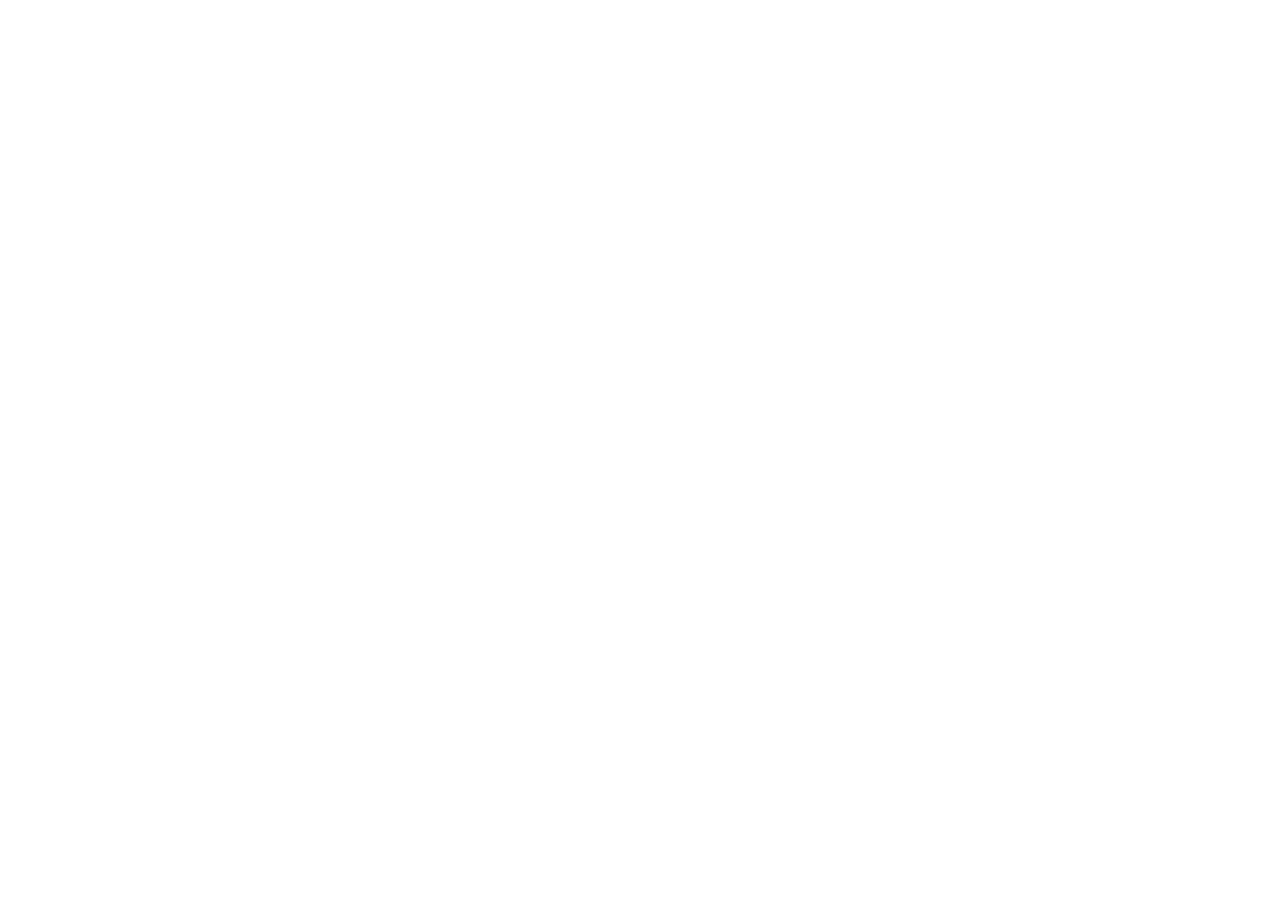
==== privacy-policy/index.html @ 61c233bc "Deploy Linkflow to GitHub Pages" ====
<!doctype html>
<html lang="en">
  <head>
    <meta charset="UTF-8" />
    <meta name="viewport" content="width=device-width, initial-scale=1.0, viewport-fit=cover, maximum-scale=1.0, user-scalable=no" />
    <title>Linkflow — Your professional space</title>
    <meta name="description" content="Linkflow brings your profile, skills, public work, and opportunities into one clear professional presence." />
    <meta name="apple-mobile-web-app-capable" content="yes" />
    <meta name="apple-mobile-web-app-status-bar-style" content="black-translucent" />
    <meta name="apple-mobile-web-app-title" content="Linkflow" />
    <meta name="format-detection" content="telephone=no" />
    <meta name="author" content="Linkflow" />
    <meta name="theme-color" content="#1473E6" />
    <meta property="og:title" content="Linkflow — Your professional space" />
    <meta property="og:description" content="Build a profile, share your work, show your skills, and find the next opportunity." />
    <meta property="og:type" content="website" />
    <meta property="og:image" content="/linkflow-icon.png?v=5" />
    <meta name="twitter:card" content="summary" />
    <meta name="twitter:title" content="Linkflow — Your professional space" />
    <meta name="twitter:description" content="Build a profile, share your work, show your skills, and find the next opportunity." />
    <meta name="twitter:image" content="/linkflow-icon.png?v=5" />
    <link rel="icon" href="/linkflow/favicon.png?v=5" type="image/png" />
    <link rel="shortcut icon" href="/linkflow/favicon.png?v=5" type="image/png" />
    <link rel="apple-touch-icon" href="/linkflow/apple-touch-icon.png?v=5" />
    <script type="module" crossorigin src="/linkflow/assets/index-UUyh_iRb.js"></script>
    <link rel="stylesheet" crossorigin href="/linkflow/assets/index-kfuH6l_D.css">
  </head>
  <body class="safe-x" style="margin:0;background:#ffffff;">
    <script>
      (function () {
        if (window.location.protocol === "capacitor:") {
          document.documentElement.classList.add("native-shell");
          document.body.classList.add("native-shell");
          document.documentElement.style.backgroundColor = "#ffffff";
          document.body.style.backgroundColor = "#ffffff";
        }
      })();
    </script>
    <div id="root"></div>
  </body>
</html>
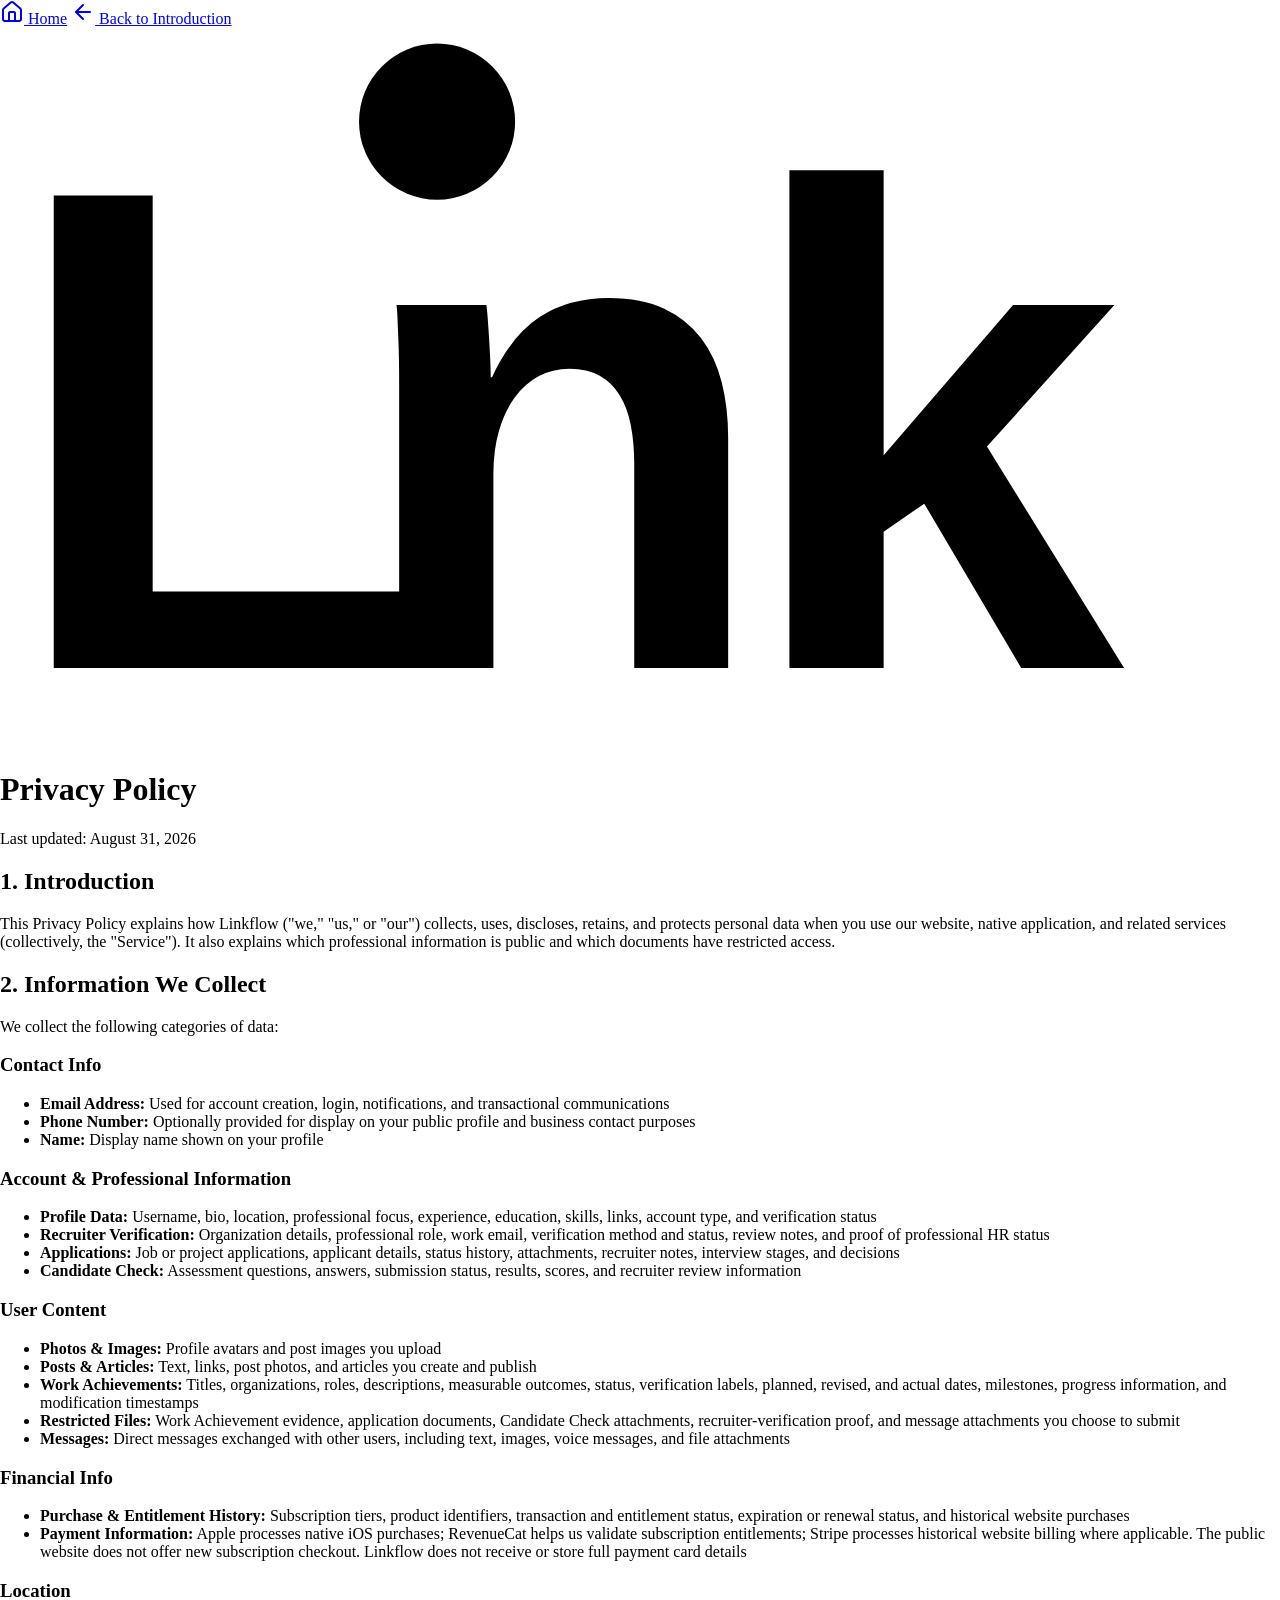
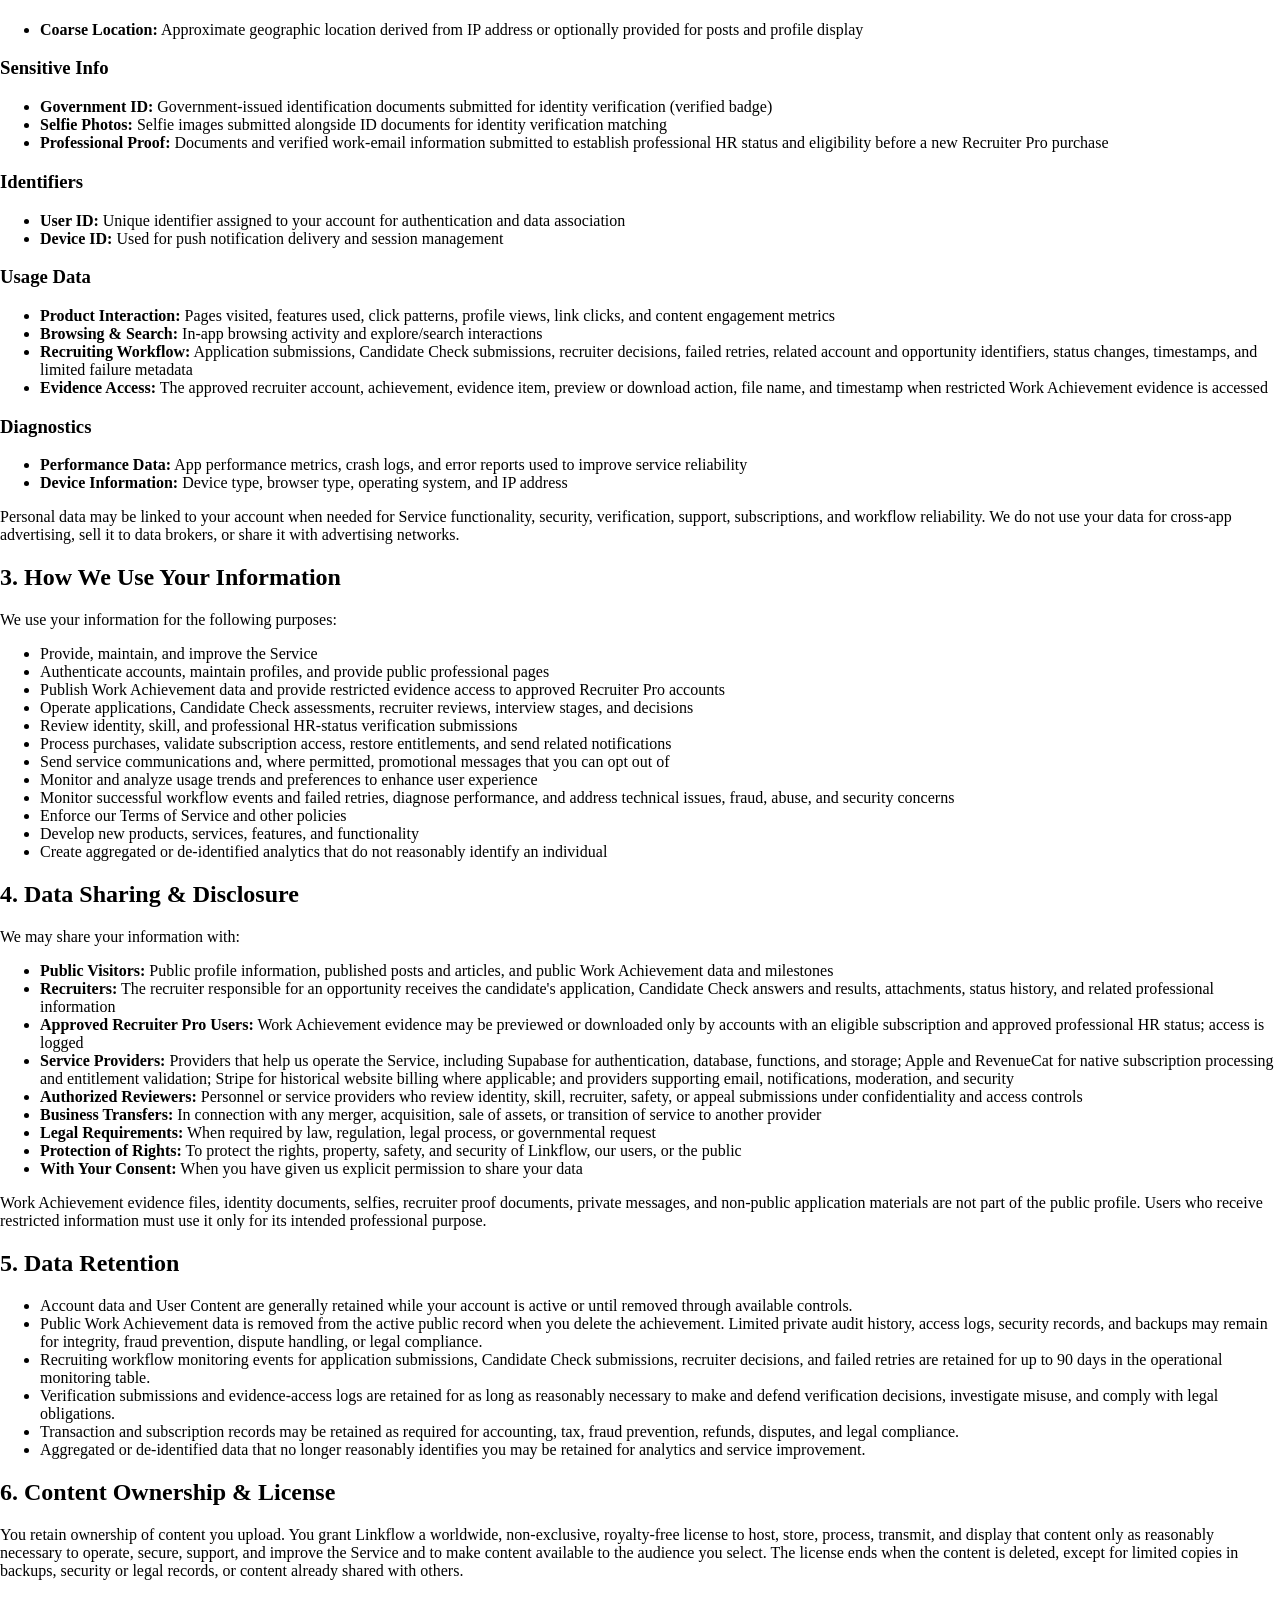
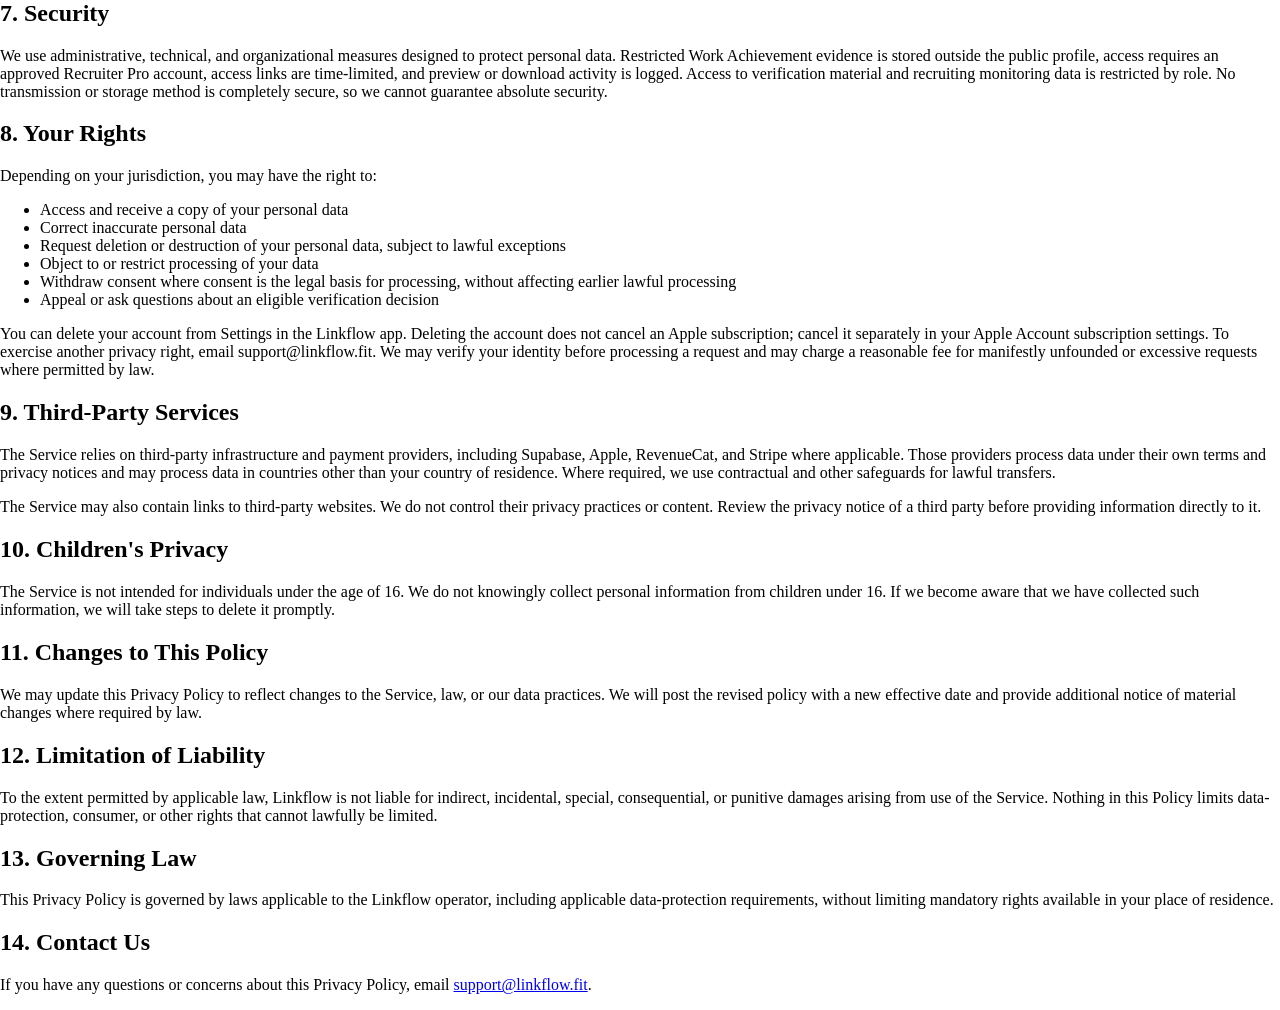
==== commit da9a5fd7: "Update subscription and privacy policies on public Pages" ====
--- a/privacy-policy/index.html
+++ b/privacy-policy/index.html
@@ -3,7 +3,7 @@
   <head>
     <meta charset="UTF-8" />
     <meta name="viewport" content="width=device-width, initial-scale=1.0, viewport-fit=cover, maximum-scale=1.0, user-scalable=no" />
-    <title>Linkflow — Your professional space</title>
+    <title>Privacy Policy — Linkflow</title>
     <meta name="description" content="Linkflow brings your profile, skills, public work, and opportunities into one clear professional presence." />
     <meta name="apple-mobile-web-app-capable" content="yes" />
     <meta name="apple-mobile-web-app-status-bar-style" content="black-translucent" />
@@ -22,8 +22,7 @@
     <link rel="icon" href="/linkflow/favicon.png?v=5" type="image/png" />
     <link rel="shortcut icon" href="/linkflow/favicon.png?v=5" type="image/png" />
     <link rel="apple-touch-icon" href="/linkflow/apple-touch-icon.png?v=5" />
-    <script type="module" crossorigin src="/linkflow/assets/index-UUyh_iRb.js"></script>
-    <link rel="stylesheet" crossorigin href="/linkflow/assets/index-kfuH6l_D.css">
+    <link rel="stylesheet" crossorigin href="/linkflow/assets/index-RehhkqE_.css">
   </head>
   <body class="safe-x" style="margin:0;background:#ffffff;">
     <script>
@@ -36,6 +35,228 @@
         }
       })();
     </script>
-    <div id="root"></div>
+    <div id="root"><div class="relative min-h-screen bg-background px-4">
+<div class="pointer-events-none fixed left-1/2 top-0 -translate-x-1/2 h-[600px] w-[600px] rounded-full opacity-20 blur-[120px]">
+</div>
+<div class="relative z-10 mx-auto max-w-3xl pt-6">
+<div class="flex items-center justify-between mb-8">
+<a class="flex items-center gap-1.5 rounded-lg border border-border px-3 py-1.5 text-xs text-muted-foreground hover:text-foreground transition-colors" href="/linkflow/">
+<svg xmlns="http://www.w3.org/2000/svg" width="24" height="24" viewBox="0 0 24 24" fill="none" stroke="currentColor" stroke-width="2" stroke-linecap="round" stroke-linejoin="round" class="lucide lucide-house h-3.5 w-3.5">
+<path d="M15 21v-8a1 1 0 0 0-1-1h-4a1 1 0 0 0-1 1v8">
+</path>
+<path d="M3 10a2 2 0 0 1 .709-1.528l7-5.999a2 2 0 0 1 2.582 0l7 5.999A2 2 0 0 1 21 10v9a2 2 0 0 1-2 2H5a2 2 0 0 1-2-2z">
+</path>
+</svg> Home</a>
+<a class="flex items-center gap-1.5 text-xs text-muted-foreground hover:text-foreground transition-colors" href="/linkflow/">
+<svg xmlns="http://www.w3.org/2000/svg" width="24" height="24" viewBox="0 0 24 24" fill="none" stroke="currentColor" stroke-width="2" stroke-linecap="round" stroke-linejoin="round" class="lucide lucide-arrow-left h-3.5 w-3.5">
+<path d="m12 19-7-7 7-7">
+</path>
+<path d="M19 12H5">
+</path>
+</svg> Back to Introduction</a>
+</div>
+<div class="pb-20">
+<div class="mb-10 text-center">
+<a class="inline-flex mb-4" href="/linkflow/">
+<span class="inline-flex shrink-0 select-none items-center h-10 w-10">
+<img src="[data-uri]" alt="Linkflow" class="block h-full w-auto object-contain" draggable="false">
+</span>
+</a>
+<h1 class="font-display text-3xl sm:text-4xl font-bold text-foreground">Privacy Policy</h1>
+<p class="mt-2 text-sm text-muted-foreground">Last updated: August 31, 2026</p>
+</div>
+<div class="space-y-8 rounded-2xl border border-border bg-card/60 backdrop-blur-sm p-6 sm:p-10 text-sm leading-relaxed text-muted-foreground">
+<section>
+<h2 class="text-lg font-semibold text-foreground mb-3">1. Introduction</h2>
+<p>This Privacy Policy explains how Linkflow (&quot;we,&quot; &quot;us,&quot; or &quot;our&quot;) collects, uses, discloses, retains, and protects personal data when you use our website, native application, and related services (collectively, the &quot;Service&quot;). It also explains which professional information is public and which documents have restricted access.</p>
+</section>
+<section>
+<h2 class="text-lg font-semibold text-foreground mb-3">2. Information We Collect</h2>
+<p class="mb-2">We collect the following categories of data:</p>
+<h3 class="text-sm font-semibold text-foreground mt-4 mb-2">Contact Info</h3>
+<ul class="list-disc pl-6 space-y-1">
+<li>
+<strong>Email Address:</strong> Used for account creation, login, notifications, and transactional communications</li>
+<li>
+<strong>Phone Number:</strong> Optionally provided for display on your public profile and business contact purposes</li>
+<li>
+<strong>Name:</strong> Display name shown on your profile</li>
+</ul>
+<h3 class="text-sm font-semibold text-foreground mt-4 mb-2">Account &amp; Professional Information</h3>
+<ul class="list-disc pl-6 space-y-1">
+<li>
+<strong>Profile Data:</strong> Username, bio, location, professional focus, experience, education, skills, links, account type, and verification status</li>
+<li>
+<strong>Recruiter Verification:</strong> Organization details, professional role, work email, verification method and status, review notes, and proof of professional HR status</li>
+<li>
+<strong>Applications:</strong> Job or project applications, applicant details, status history, attachments, recruiter notes, interview stages, and decisions</li>
+<li>
+<strong>Candidate Check:</strong> Assessment questions, answers, submission status, results, scores, and recruiter review information</li>
+</ul>
+<h3 class="text-sm font-semibold text-foreground mt-4 mb-2">User Content</h3>
+<ul class="list-disc pl-6 space-y-1">
+<li>
+<strong>Photos &amp; Images:</strong> Profile avatars and post images you upload</li>
+<li>
+<strong>Posts &amp; Articles:</strong> Text, links, post photos, and articles you create and publish</li>
+<li>
+<strong>Work Achievements:</strong> Titles, organizations, roles, descriptions, measurable outcomes, status, verification labels, planned, revised, and actual dates, milestones, progress information, and modification timestamps</li>
+<li>
+<strong>Restricted Files:</strong> Work Achievement evidence, application documents, Candidate Check attachments, recruiter-verification proof, and message attachments you choose to submit</li>
+<li>
+<strong>Messages:</strong> Direct messages exchanged with other users, including text, images, voice messages, and file attachments</li>
+</ul>
+<h3 class="text-sm font-semibold text-foreground mt-4 mb-2">Financial Info</h3>
+<ul class="list-disc pl-6 space-y-1">
+<li>
+<strong>Purchase &amp; Entitlement History:</strong> Subscription tiers, product identifiers, transaction and entitlement status, expiration or renewal status, and historical website purchases</li>
+<li>
+<strong>Payment Information:</strong> Apple processes native iOS purchases; RevenueCat helps us validate subscription entitlements; Stripe processes historical website billing where applicable. The public website does not offer new subscription checkout. Linkflow does not receive or store full payment card details</li>
+</ul>
+<h3 class="text-sm font-semibold text-foreground mt-4 mb-2">Location</h3>
+<ul class="list-disc pl-6 space-y-1">
+<li>
+<strong>Coarse Location:</strong> Approximate geographic location derived from IP address or optionally provided for posts and profile display</li>
+</ul>
+<h3 class="text-sm font-semibold text-foreground mt-4 mb-2">Sensitive Info</h3>
+<ul class="list-disc pl-6 space-y-1">
+<li>
+<strong>Government ID:</strong> Government-issued identification documents submitted for identity verification (verified badge)</li>
+<li>
+<strong>Selfie Photos:</strong> Selfie images submitted alongside ID documents for identity verification matching</li>
+<li>
+<strong>Professional Proof:</strong> Documents and verified work-email information submitted to establish professional HR status and eligibility before a new Recruiter Pro purchase</li>
+</ul>
+<h3 class="text-sm font-semibold text-foreground mt-4 mb-2">Identifiers</h3>
+<ul class="list-disc pl-6 space-y-1">
+<li>
+<strong>User ID:</strong> Unique identifier assigned to your account for authentication and data association</li>
+<li>
+<strong>Device ID:</strong> Used for push notification delivery and session management</li>
+</ul>
+<h3 class="text-sm font-semibold text-foreground mt-4 mb-2">Usage Data</h3>
+<ul class="list-disc pl-6 space-y-1">
+<li>
+<strong>Product Interaction:</strong> Pages visited, features used, click patterns, profile views, link clicks, and content engagement metrics</li>
+<li>
+<strong>Browsing &amp; Search:</strong> In-app browsing activity and explore/search interactions</li>
+<li>
+<strong>Recruiting Workflow:</strong> Application submissions, Candidate Check submissions, recruiter decisions, failed retries, related account and opportunity identifiers, status changes, timestamps, and limited failure metadata</li>
+<li>
+<strong>Evidence Access:</strong> The approved recruiter account, achievement, evidence item, preview or download action, file name, and timestamp when restricted Work Achievement evidence is accessed</li>
+</ul>
+<h3 class="text-sm font-semibold text-foreground mt-4 mb-2">Diagnostics</h3>
+<ul class="list-disc pl-6 space-y-1">
+<li>
+<strong>Performance Data:</strong> App performance metrics, crash logs, and error reports used to improve service reliability</li>
+<li>
+<strong>Device Information:</strong> Device type, browser type, operating system, and IP address</li>
+</ul>
+<p class="mt-4">Personal data may be linked to your account when needed for Service functionality, security, verification, support, subscriptions, and workflow reliability. We do not use your data for cross-app advertising, sell it to data brokers, or share it with advertising networks.</p>
+</section>
+<section>
+<h2 class="text-lg font-semibold text-foreground mb-3">3. How We Use Your Information</h2>
+<p class="mb-2">We use your information for the following purposes:</p>
+<ul class="list-disc pl-6 space-y-1">
+<li>Provide, maintain, and improve the Service</li>
+<li>Authenticate accounts, maintain profiles, and provide public professional pages</li>
+<li>Publish Work Achievement data and provide restricted evidence access to approved Recruiter Pro accounts</li>
+<li>Operate applications, Candidate Check assessments, recruiter reviews, interview stages, and decisions</li>
+<li>Review identity, skill, and professional HR-status verification submissions</li>
+<li>Process purchases, validate subscription access, restore entitlements, and send related notifications</li>
+<li>Send service communications and, where permitted, promotional messages that you can opt out of</li>
+<li>Monitor and analyze usage trends and preferences to enhance user experience</li>
+<li>Monitor successful workflow events and failed retries, diagnose performance, and address technical issues, fraud, abuse, and security concerns</li>
+<li>Enforce our Terms of Service and other policies</li>
+<li>Develop new products, services, features, and functionality</li>
+<li>Create aggregated or de-identified analytics that do not reasonably identify an individual</li>
+</ul>
+</section>
+<section>
+<h2 class="text-lg font-semibold text-foreground mb-3">4. Data Sharing &amp; Disclosure</h2>
+<p class="mb-2">We may share your information with:</p>
+<ul class="list-disc pl-6 space-y-1">
+<li>
+<strong>Public Visitors:</strong> Public profile information, published posts and articles, and public Work Achievement data and milestones</li>
+<li>
+<strong>Recruiters:</strong> The recruiter responsible for an opportunity receives the candidate&#x27;s application, Candidate Check answers and results, attachments, status history, and related professional information</li>
+<li>
+<strong>Approved Recruiter Pro Users:</strong> Work Achievement evidence may be previewed or downloaded only by accounts with an eligible subscription and approved professional HR status; access is logged</li>
+<li>
+<strong>Service Providers:</strong> Providers that help us operate the Service, including Supabase for authentication, database, functions, and storage; Apple and RevenueCat for native subscription processing and entitlement validation; Stripe for historical website billing where applicable; and providers supporting email, notifications, moderation, and security</li>
+<li>
+<strong>Authorized Reviewers:</strong> Personnel or service providers who review identity, skill, recruiter, safety, or appeal submissions under confidentiality and access controls</li>
+<li>
+<strong>Business Transfers:</strong> In connection with any merger, acquisition, sale of assets, or transition of service to another provider</li>
+<li>
+<strong>Legal Requirements:</strong> When required by law, regulation, legal process, or governmental request</li>
+<li>
+<strong>Protection of Rights:</strong> To protect the rights, property, safety, and security of Linkflow, our users, or the public</li>
+<li>
+<strong>With Your Consent:</strong> When you have given us explicit permission to share your data</li>
+</ul>
+<p class="mt-3">Work Achievement evidence files, identity documents, selfies, recruiter proof documents, private messages, and non-public application materials are not part of the public profile. Users who receive restricted information must use it only for its intended professional purpose.</p>
+</section>
+<section>
+<h2 class="text-lg font-semibold text-foreground mb-3">5. Data Retention</h2>
+<ul class="list-disc pl-6 space-y-1">
+<li>Account data and User Content are generally retained while your account is active or until removed through available controls.</li>
+<li>Public Work Achievement data is removed from the active public record when you delete the achievement. Limited private audit history, access logs, security records, and backups may remain for integrity, fraud prevention, dispute handling, or legal compliance.</li>
+<li>Recruiting workflow monitoring events for application submissions, Candidate Check submissions, recruiter decisions, and failed retries are retained for up to 90 days in the operational monitoring table.</li>
+<li>Verification submissions and evidence-access logs are retained for as long as reasonably necessary to make and defend verification decisions, investigate misuse, and comply with legal obligations.</li>
+<li>Transaction and subscription records may be retained as required for accounting, tax, fraud prevention, refunds, disputes, and legal compliance.</li>
+<li>Aggregated or de-identified data that no longer reasonably identifies you may be retained for analytics and service improvement.</li>
+</ul>
+</section>
+<section>
+<h2 class="text-lg font-semibold text-foreground mb-3">6. Content Ownership &amp; License</h2>
+<p>You retain ownership of content you upload. You grant Linkflow a worldwide, non-exclusive, royalty-free license to host, store, process, transmit, and display that content only as reasonably necessary to operate, secure, support, and improve the Service and to make content available to the audience you select. The license ends when the content is deleted, except for limited copies in backups, security or legal records, or content already shared with others.</p>
+</section>
+<section>
+<h2 class="text-lg font-semibold text-foreground mb-3">7. Security</h2>
+<p>We use administrative, technical, and organizational measures designed to protect personal data. Restricted Work Achievement evidence is stored outside the public profile, access requires an approved Recruiter Pro account, access links are time-limited, and preview or download activity is logged. Access to verification material and recruiting monitoring data is restricted by role. No transmission or storage method is completely secure, so we cannot guarantee absolute security.</p>
+</section>
+<section>
+<h2 class="text-lg font-semibold text-foreground mb-3">8. Your Rights</h2>
+<p class="mb-2">Depending on your jurisdiction, you may have the right to:</p>
+<ul class="list-disc pl-6 space-y-1">
+<li>Access and receive a copy of your personal data</li>
+<li>Correct inaccurate personal data</li>
+<li>Request deletion or destruction of your personal data, subject to lawful exceptions</li>
+<li>Object to or restrict processing of your data</li>
+<li>Withdraw consent where consent is the legal basis for processing, without affecting earlier lawful processing</li>
+<li>Appeal or ask questions about an eligible verification decision</li>
+</ul>
+<p class="mt-3">You can delete your account from Settings in the Linkflow app. Deleting the account does not cancel an Apple subscription; cancel it separately in your Apple Account subscription settings. To exercise another privacy right, email support@linkflow.fit. We may verify your identity before processing a request and may charge a reasonable fee for manifestly unfounded or excessive requests where permitted by law.</p>
+</section>
+<section>
+<h2 class="text-lg font-semibold text-foreground mb-3">9. Third-Party Services</h2>
+<p class="mb-3">The Service relies on third-party infrastructure and payment providers, including Supabase, Apple, RevenueCat, and Stripe where applicable. Those providers process data under their own terms and privacy notices and may process data in countries other than your country of residence. Where required, we use contractual and other safeguards for lawful transfers.</p>
+<p>The Service may also contain links to third-party websites. We do not control their privacy practices or content. Review the privacy notice of a third party before providing information directly to it.</p>
+</section>
+<section>
+<h2 class="text-lg font-semibold text-foreground mb-3">10. Children&#x27;s Privacy</h2>
+<p>The Service is not intended for individuals under the age of 16. We do not knowingly collect personal information from children under 16. If we become aware that we have collected such information, we will take steps to delete it promptly.</p>
+</section>
+<section>
+<h2 class="text-lg font-semibold text-foreground mb-3">11. Changes to This Policy</h2>
+<p>We may update this Privacy Policy to reflect changes to the Service, law, or our data practices. We will post the revised policy with a new effective date and provide additional notice of material changes where required by law.</p>
+</section>
+<section>
+<h2 class="text-lg font-semibold text-foreground mb-3">12. Limitation of Liability</h2>
+<p>To the extent permitted by applicable law, Linkflow is not liable for indirect, incidental, special, consequential, or punitive damages arising from use of the Service. Nothing in this Policy limits data-protection, consumer, or other rights that cannot lawfully be limited.</p>
+</section>
+<section>
+<h2 class="text-lg font-semibold text-foreground mb-3">13. Governing Law</h2>
+<p>This Privacy Policy is governed by laws applicable to the Linkflow operator, including applicable data-protection requirements, without limiting mandatory rights available in your place of residence.</p>
+</section>
+<section>
+<h2 class="text-lg font-semibold text-foreground mb-3">14. Contact Us</h2>
+<p>If you have any questions or concerns about this Privacy Policy, email <a class="font-medium text-foreground underline" href="mailto:support@linkflow.fit">support@linkflow.fit</a>.</p>
+</section>
+</div>
+</div>
+</div>
+</div></div>
   </body>
 </html>
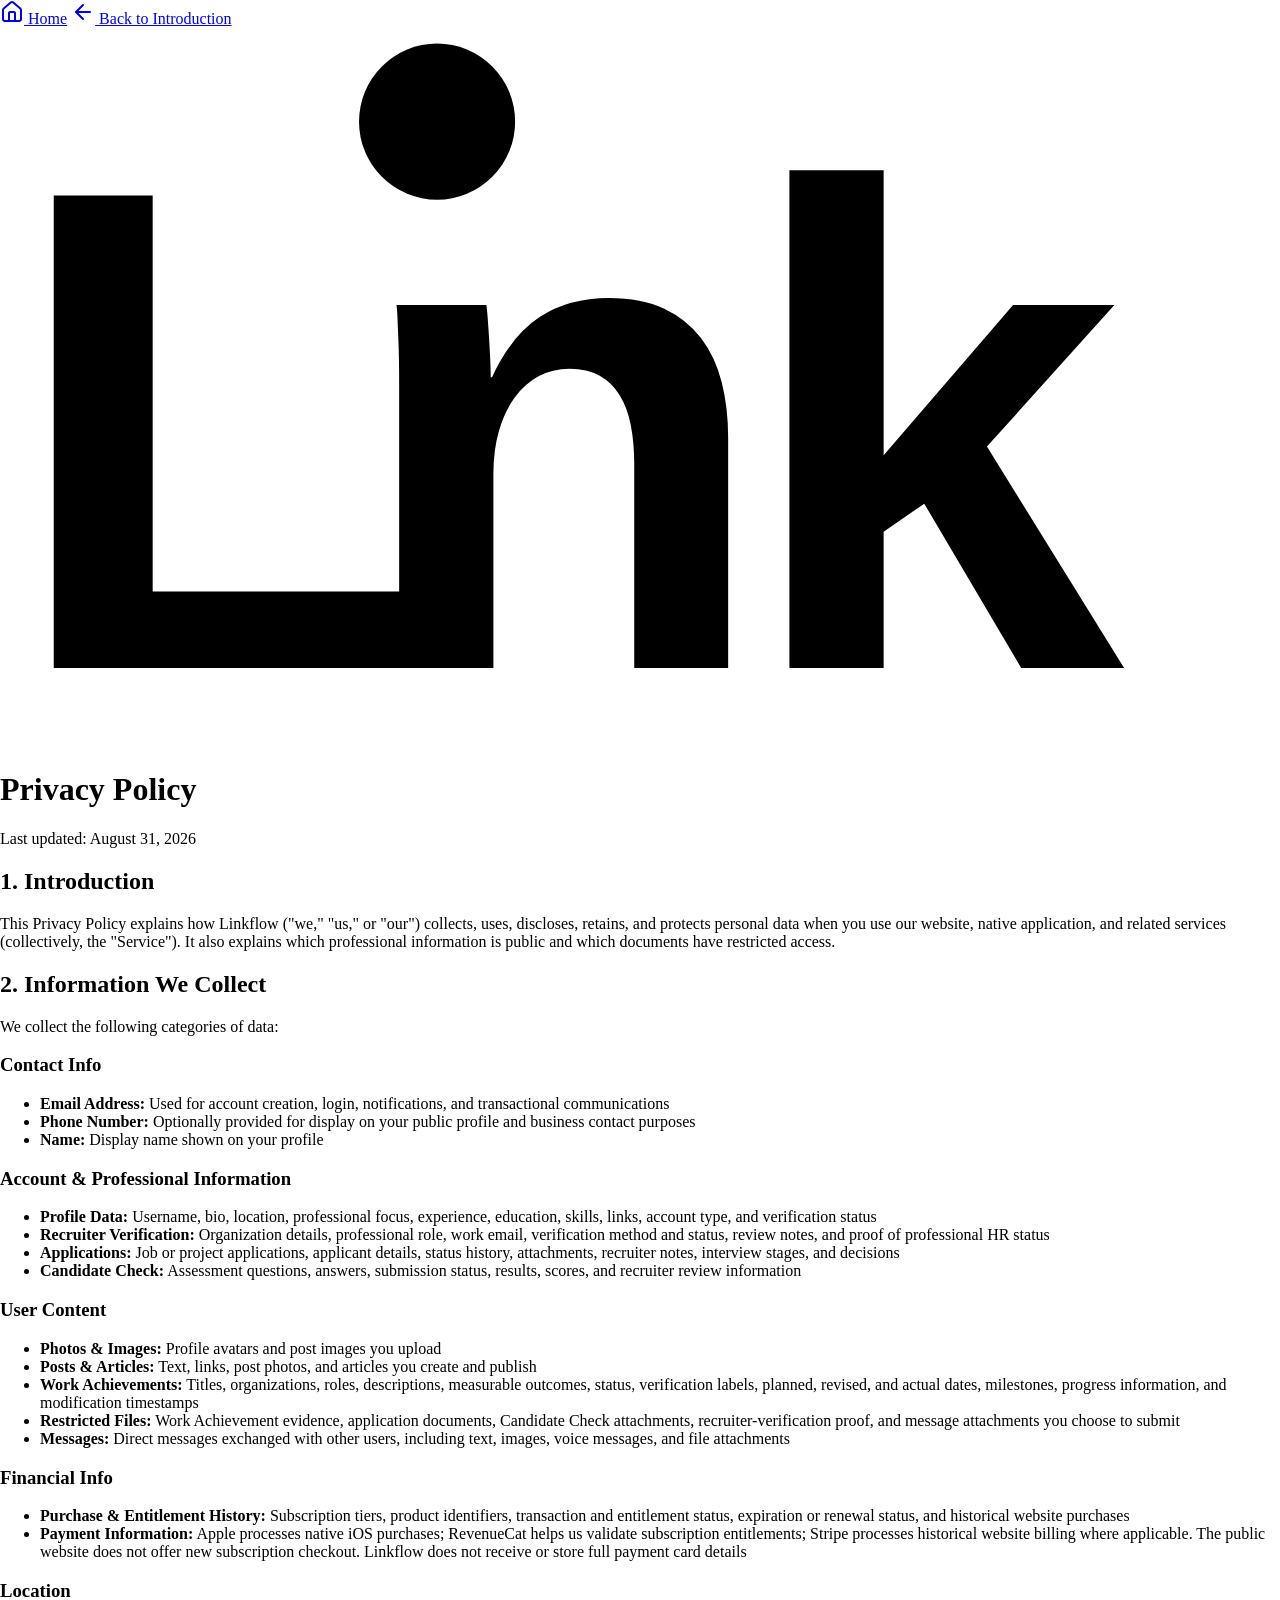
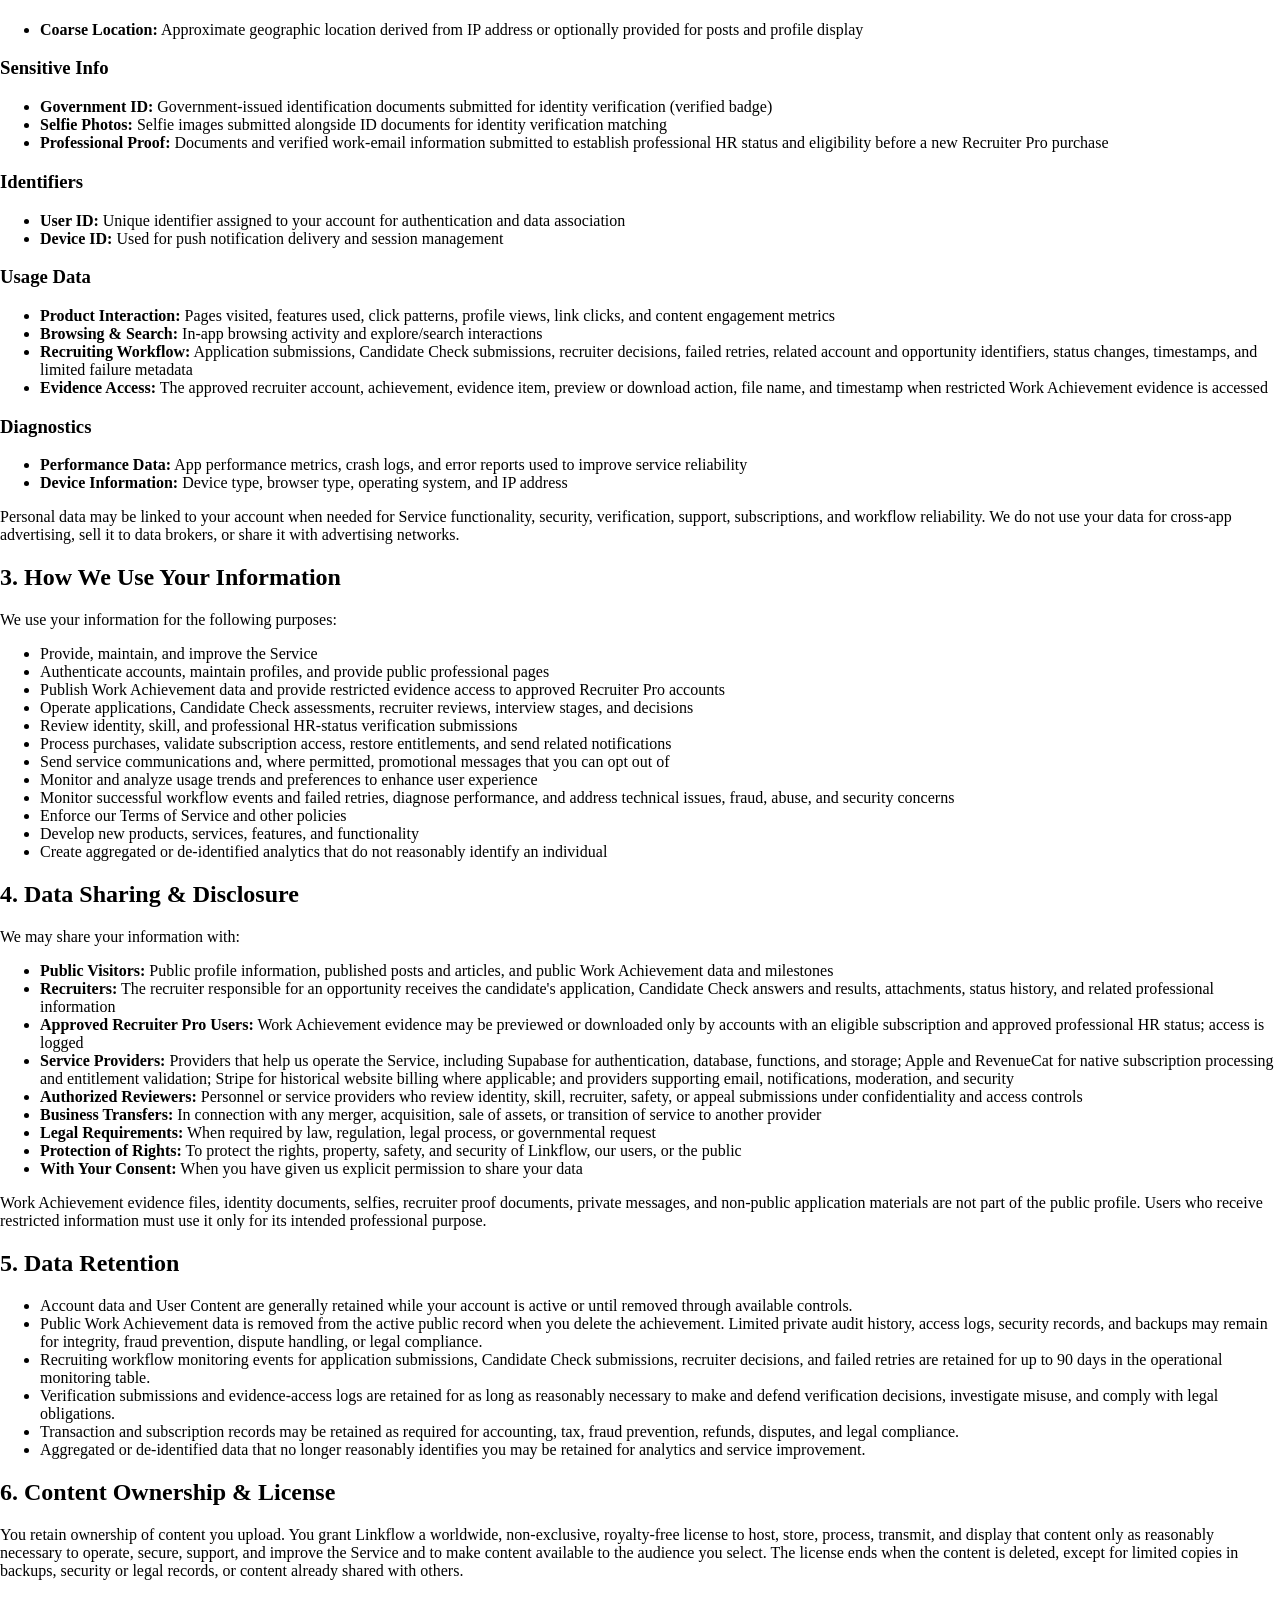
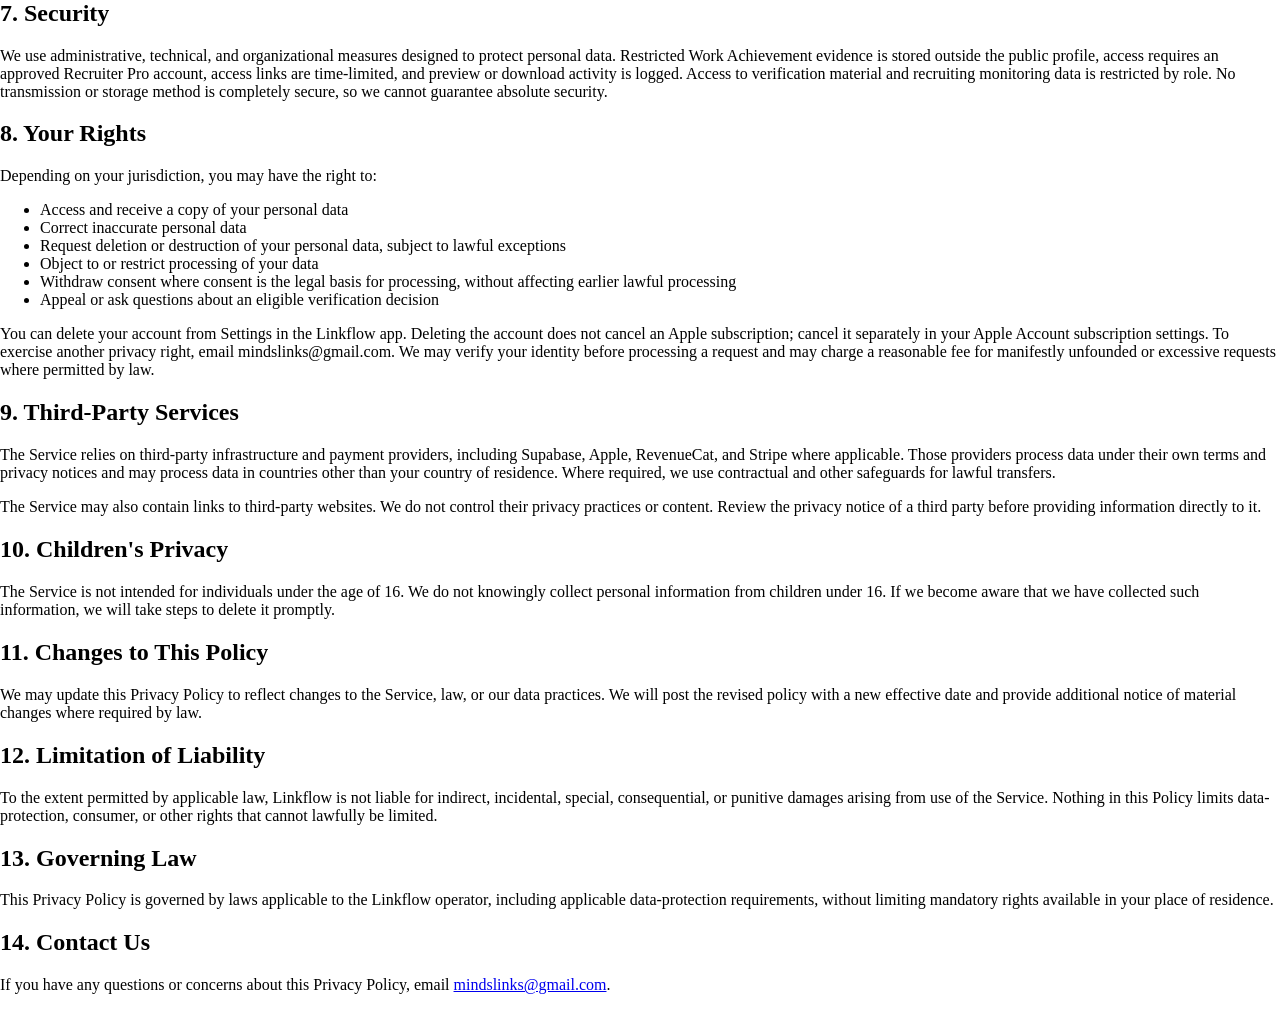
==== commit b63eb5a7: "Update privacy policy contact email" ====
--- a/privacy-policy/index.html
+++ b/privacy-policy/index.html
@@ -227,7 +227,7 @@
 <li>Withdraw consent where consent is the legal basis for processing, without affecting earlier lawful processing</li>
 <li>Appeal or ask questions about an eligible verification decision</li>
 </ul>
-<p class="mt-3">You can delete your account from Settings in the Linkflow app. Deleting the account does not cancel an Apple subscription; cancel it separately in your Apple Account subscription settings. To exercise another privacy right, email support@linkflow.fit. We may verify your identity before processing a request and may charge a reasonable fee for manifestly unfounded or excessive requests where permitted by law.</p>
+<p class="mt-3">You can delete your account from Settings in the Linkflow app. Deleting the account does not cancel an Apple subscription; cancel it separately in your Apple Account subscription settings. To exercise another privacy right, email mindslinks@gmail.com. We may verify your identity before processing a request and may charge a reasonable fee for manifestly unfounded or excessive requests where permitted by law.</p>
 </section>
 <section>
 <h2 class="text-lg font-semibold text-foreground mb-3">9. Third-Party Services</h2>
@@ -252,7 +252,7 @@
 </section>
 <section>
 <h2 class="text-lg font-semibold text-foreground mb-3">14. Contact Us</h2>
-<p>If you have any questions or concerns about this Privacy Policy, email <a class="font-medium text-foreground underline" href="mailto:support@linkflow.fit">support@linkflow.fit</a>.</p>
+<p>If you have any questions or concerns about this Privacy Policy, email <a class="font-medium text-foreground underline" href="mailto:mindslinks@gmail.com">mindslinks@gmail.com</a>.</p>
 </section>
 </div>
 </div>
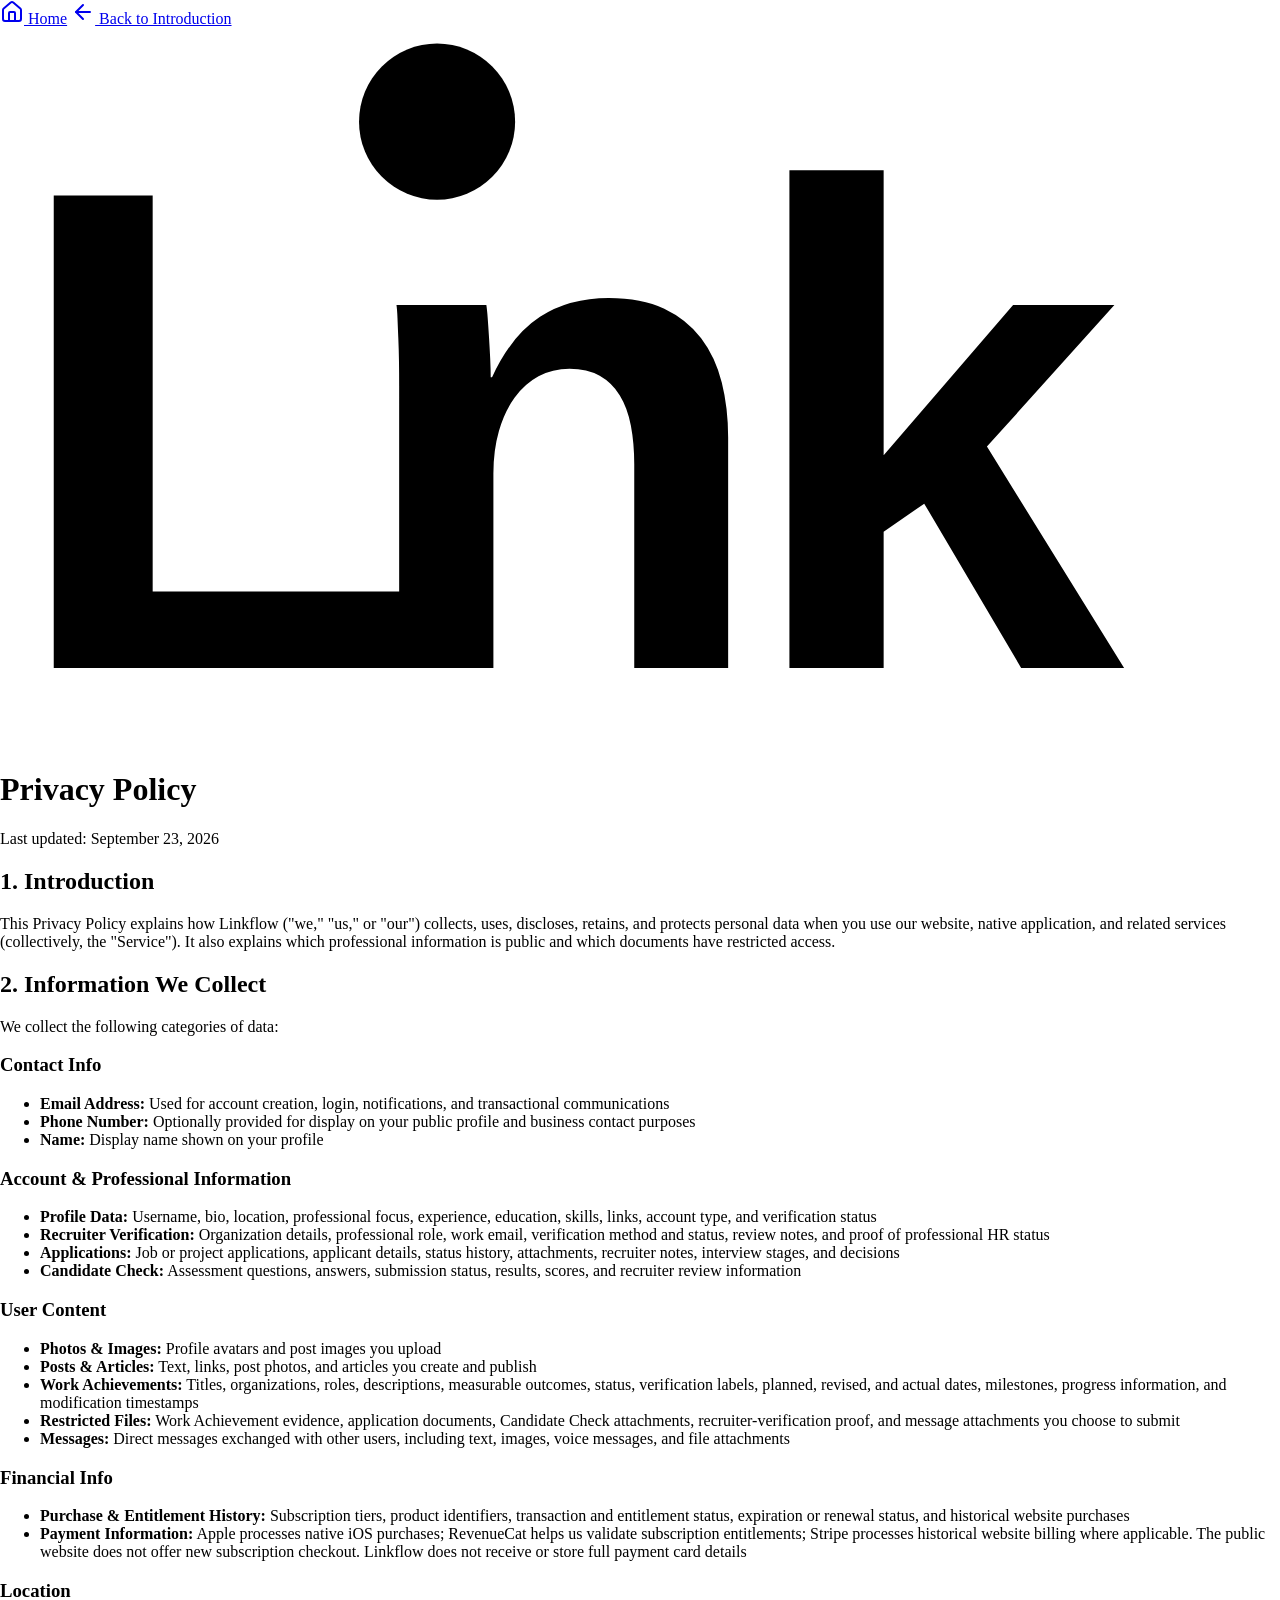
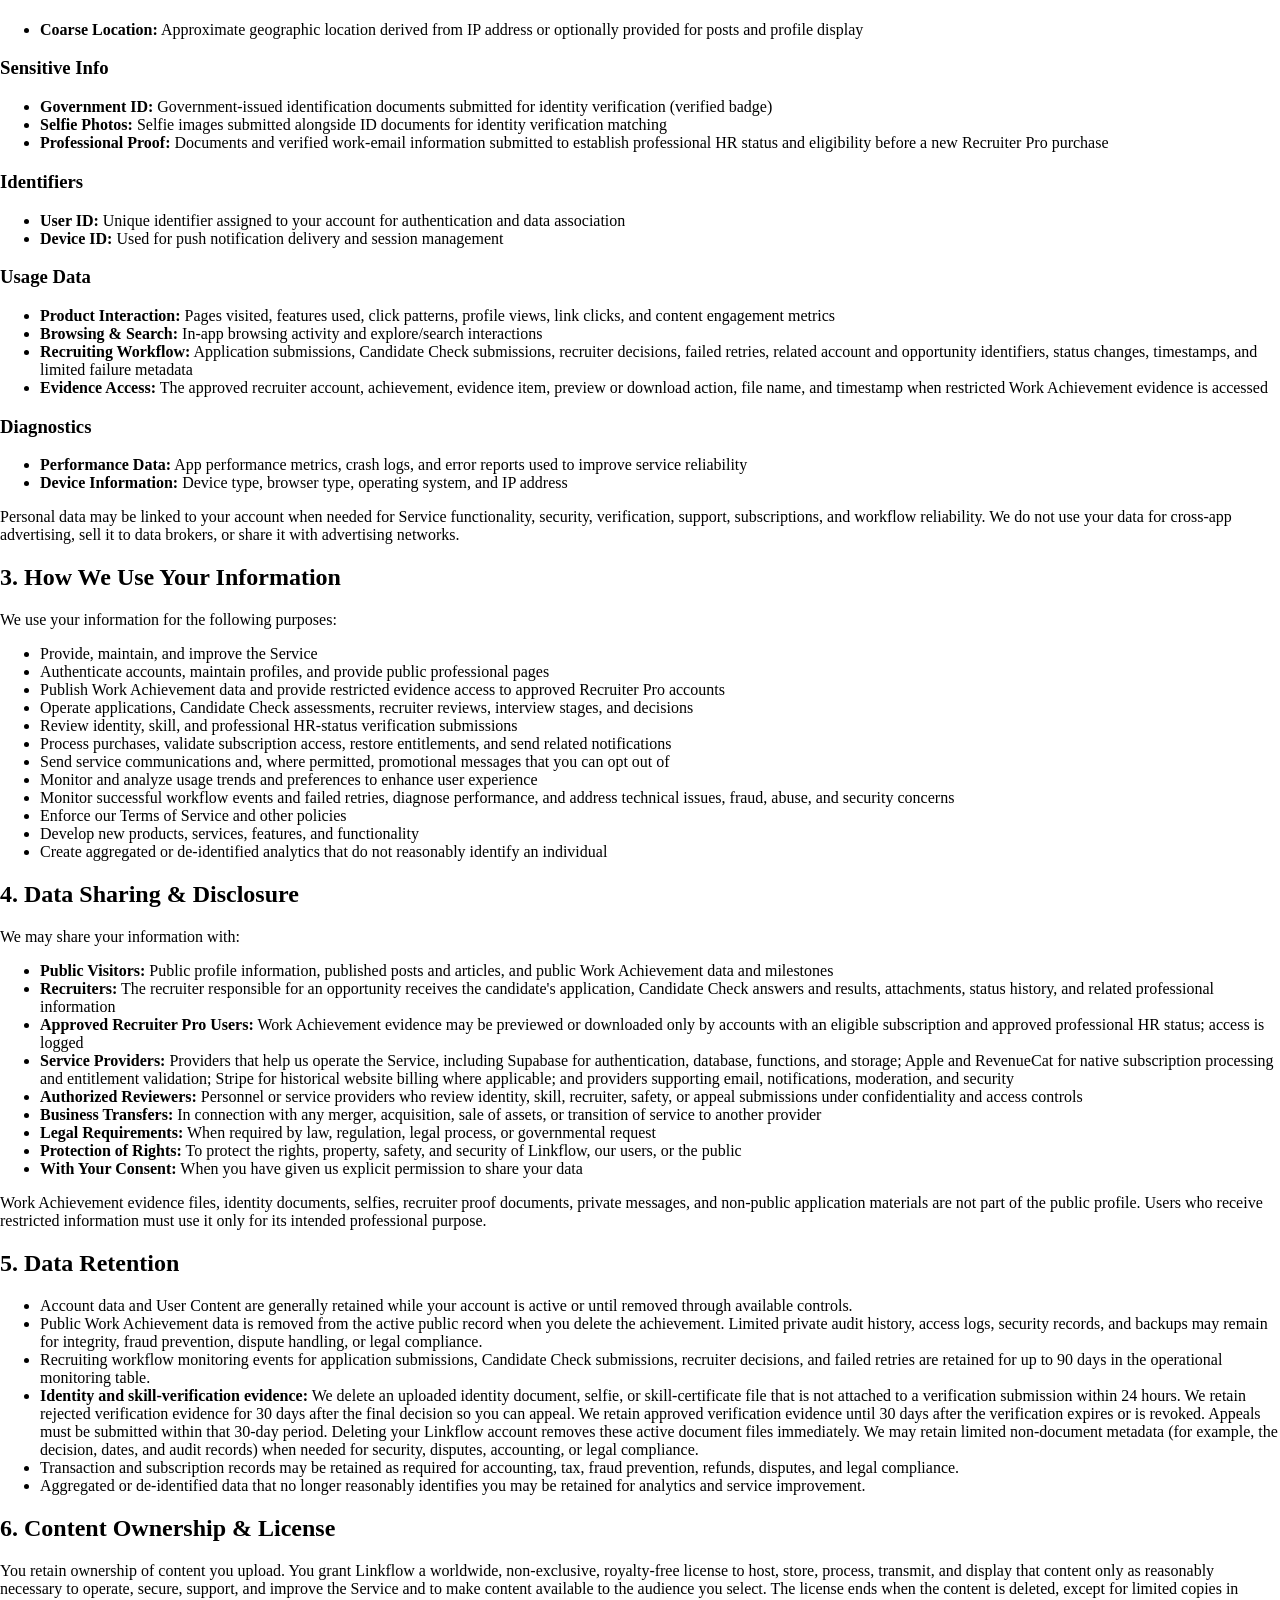
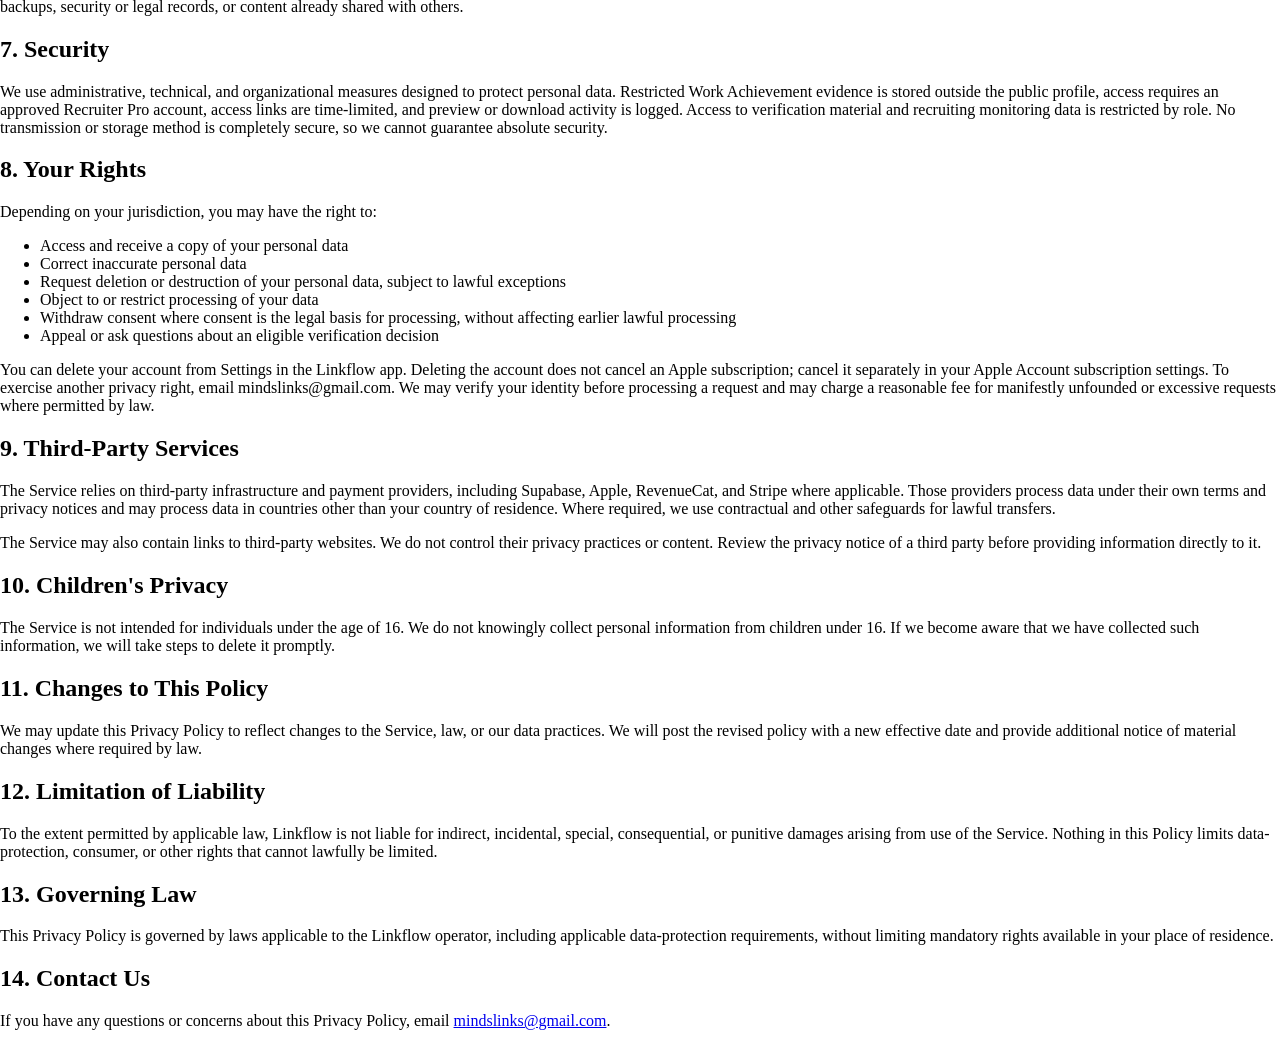
==== commit d9429d60: "Publish verification document retention policy" ====
--- a/privacy-policy/index.html
+++ b/privacy-policy/index.html
@@ -63,7 +63,7 @@
 </span>
 </a>
 <h1 class="font-display text-3xl sm:text-4xl font-bold text-foreground">Privacy Policy</h1>
-<p class="mt-2 text-sm text-muted-foreground">Last updated: August 31, 2026</p>
+<p class="mt-2 text-sm text-muted-foreground">Last updated: September 23, 2026</p>
 </div>
 <div class="space-y-8 rounded-2xl border border-border bg-card/60 backdrop-blur-sm p-6 sm:p-10 text-sm leading-relaxed text-muted-foreground">
 <section>
@@ -203,7 +203,7 @@
 <li>Account data and User Content are generally retained while your account is active or until removed through available controls.</li>
 <li>Public Work Achievement data is removed from the active public record when you delete the achievement. Limited private audit history, access logs, security records, and backups may remain for integrity, fraud prevention, dispute handling, or legal compliance.</li>
 <li>Recruiting workflow monitoring events for application submissions, Candidate Check submissions, recruiter decisions, and failed retries are retained for up to 90 days in the operational monitoring table.</li>
-<li>Verification submissions and evidence-access logs are retained for as long as reasonably necessary to make and defend verification decisions, investigate misuse, and comply with legal obligations.</li>
+<li><strong>Identity and skill-verification evidence:</strong> We delete an uploaded identity document, selfie, or skill-certificate file that is not attached to a verification submission within 24 hours. We retain rejected verification evidence for 30 days after the final decision so you can appeal. We retain approved verification evidence until 30 days after the verification expires or is revoked. Appeals must be submitted within that 30-day period. Deleting your Linkflow account removes these active document files immediately. We may retain limited non-document metadata (for example, the decision, dates, and audit records) when needed for security, disputes, accounting, or legal compliance.</li>
 <li>Transaction and subscription records may be retained as required for accounting, tax, fraud prevention, refunds, disputes, and legal compliance.</li>
 <li>Aggregated or de-identified data that no longer reasonably identifies you may be retained for analytics and service improvement.</li>
 </ul>
